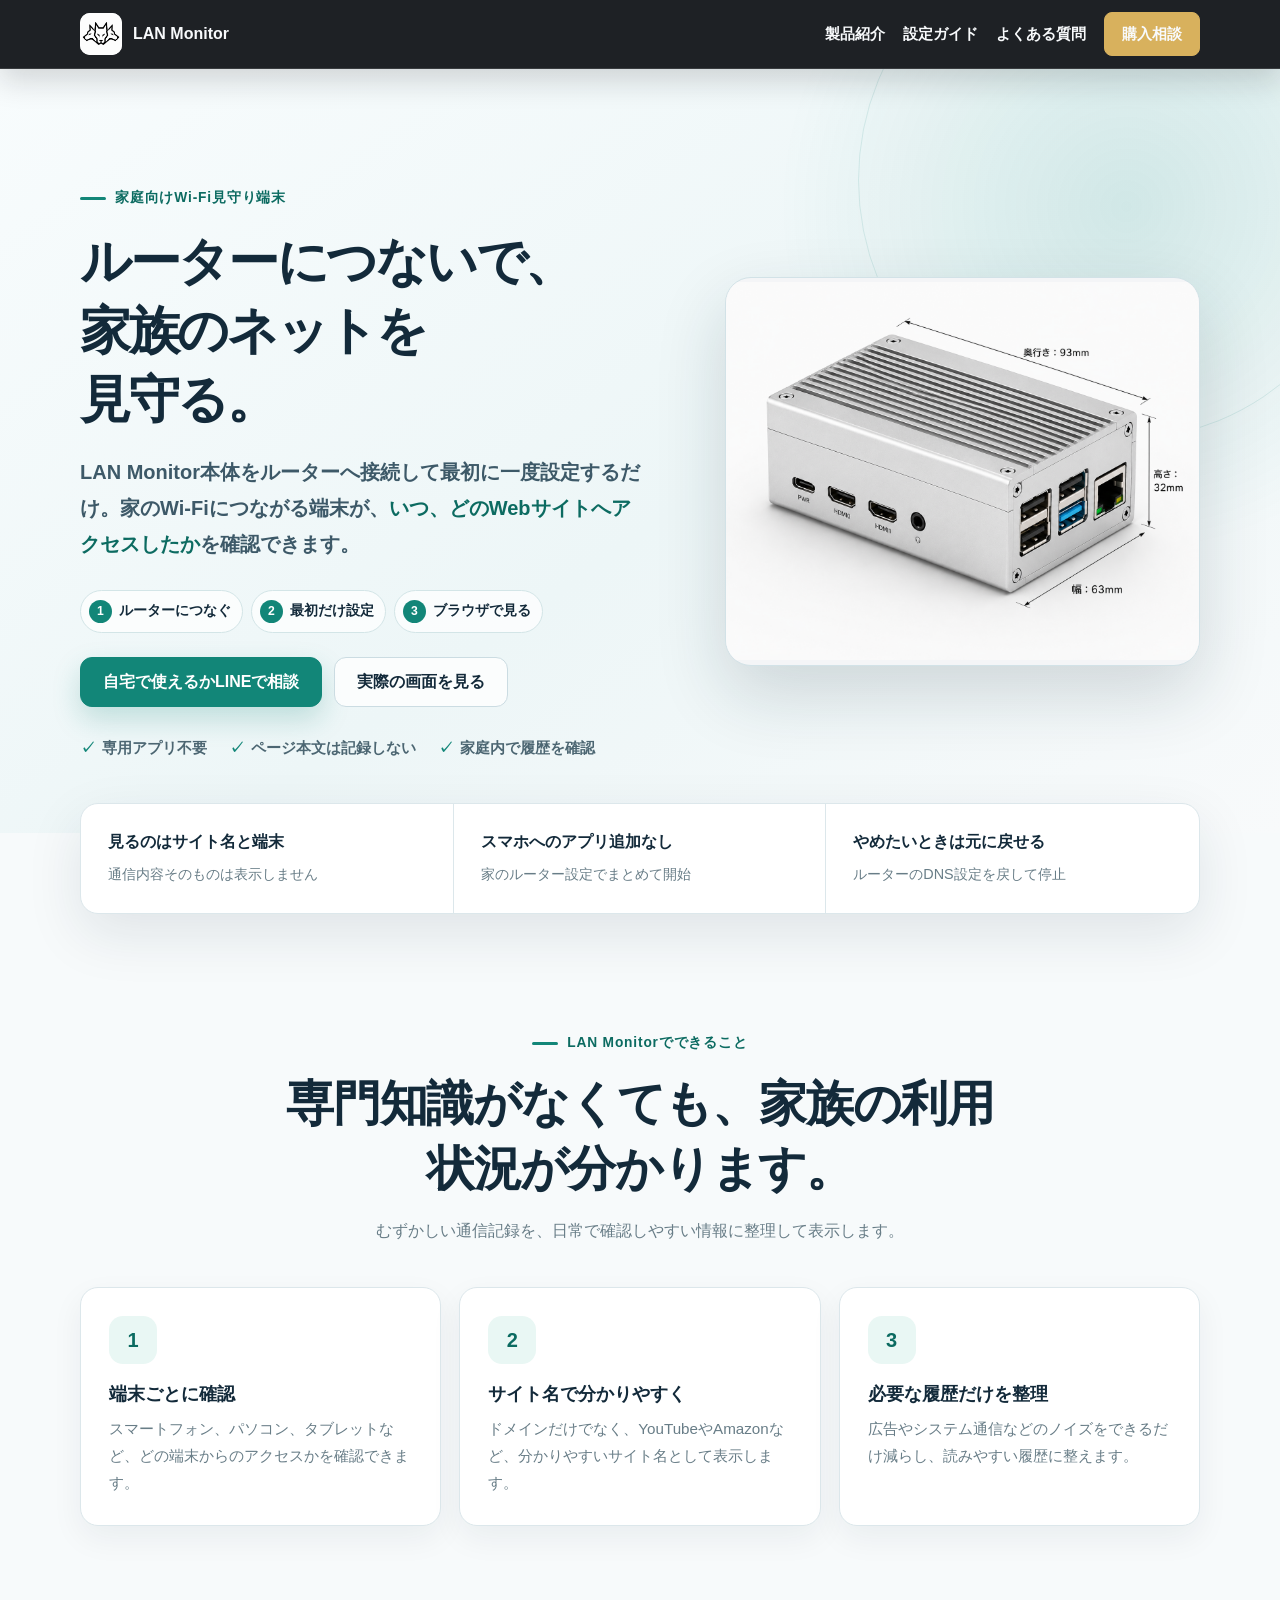
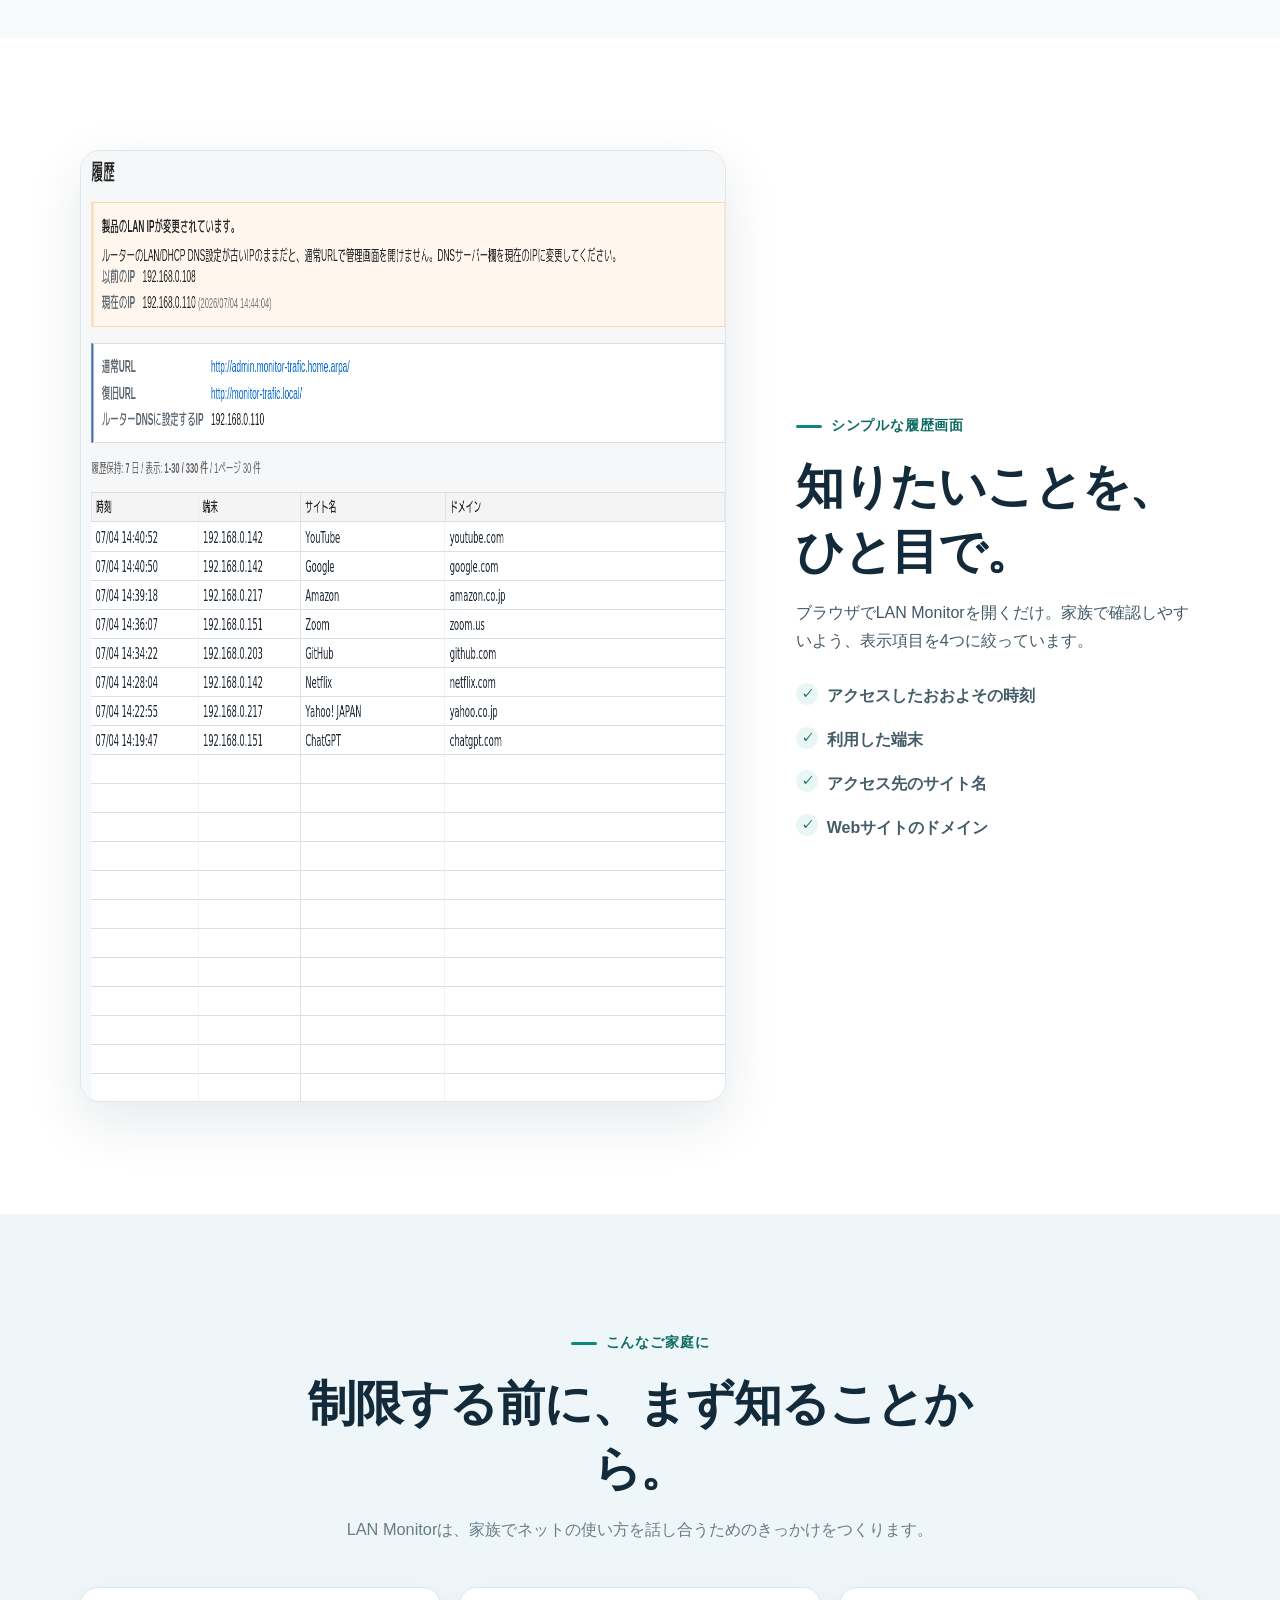
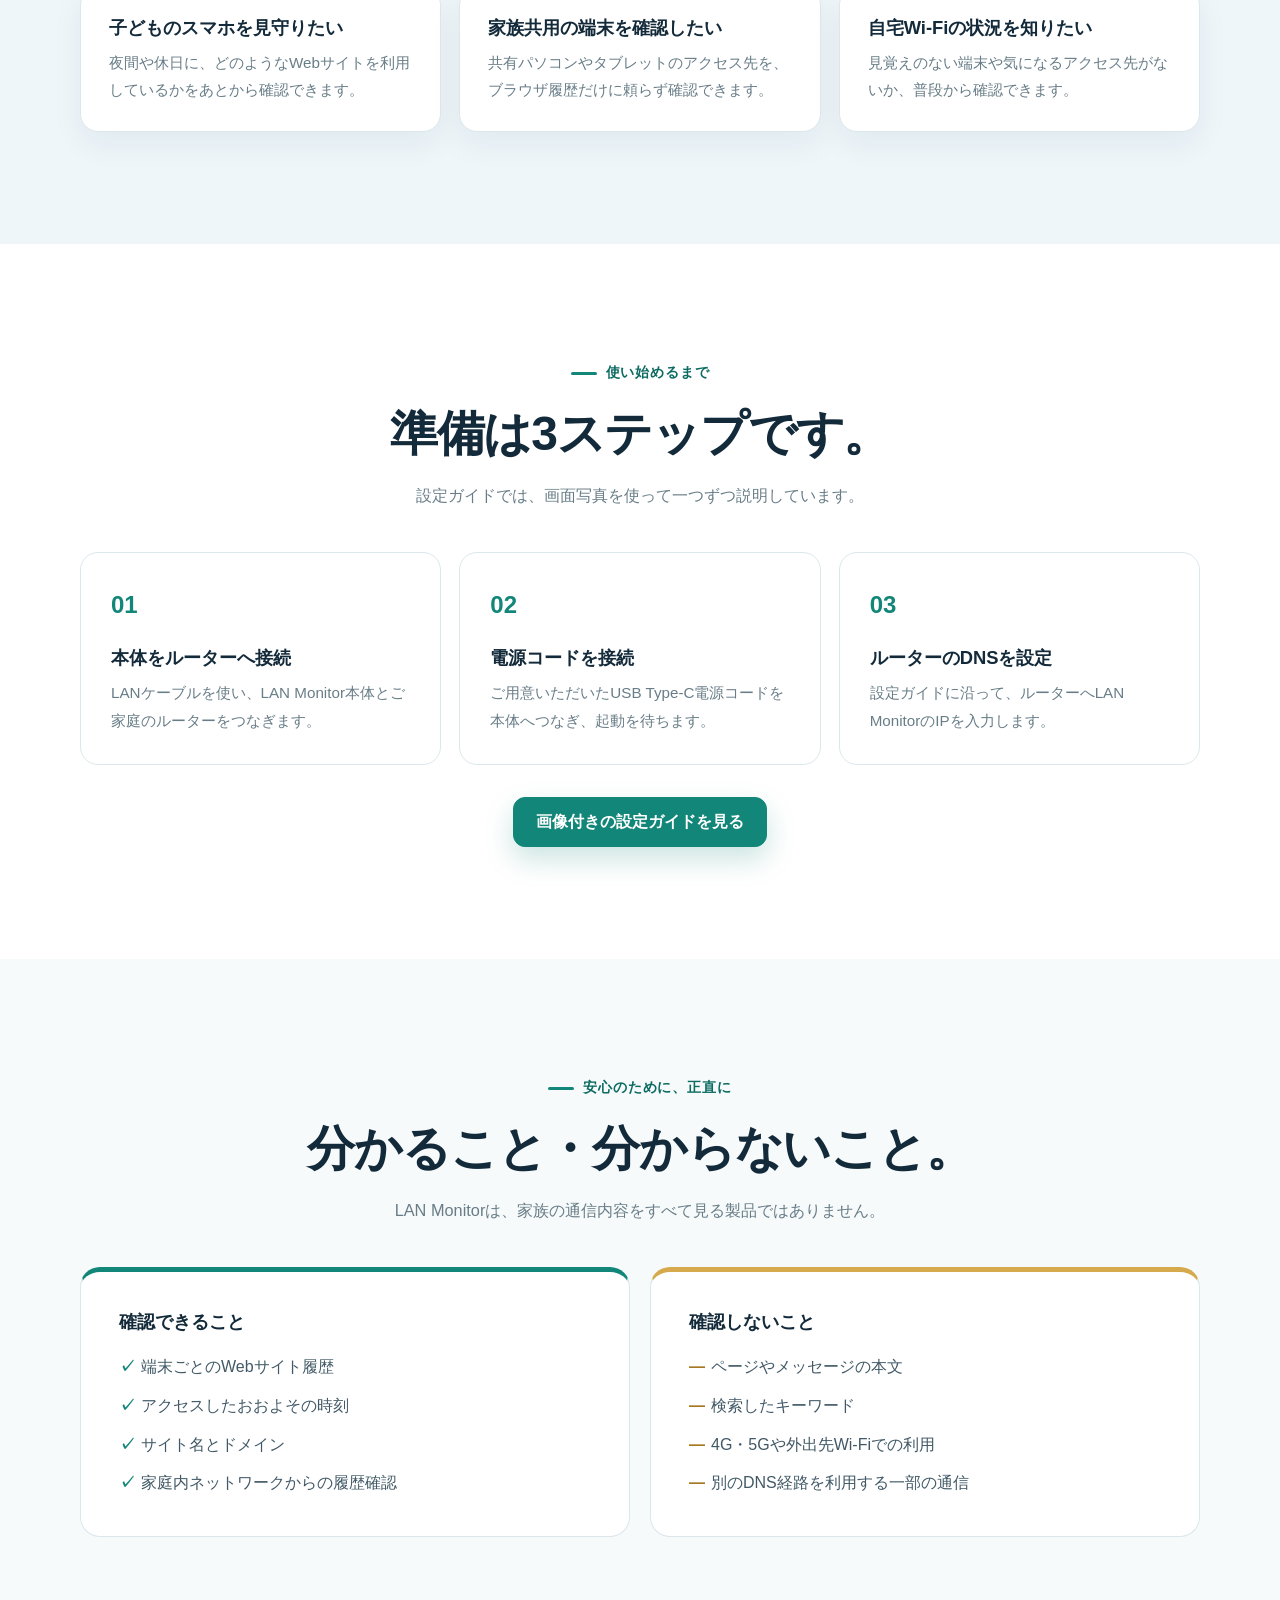
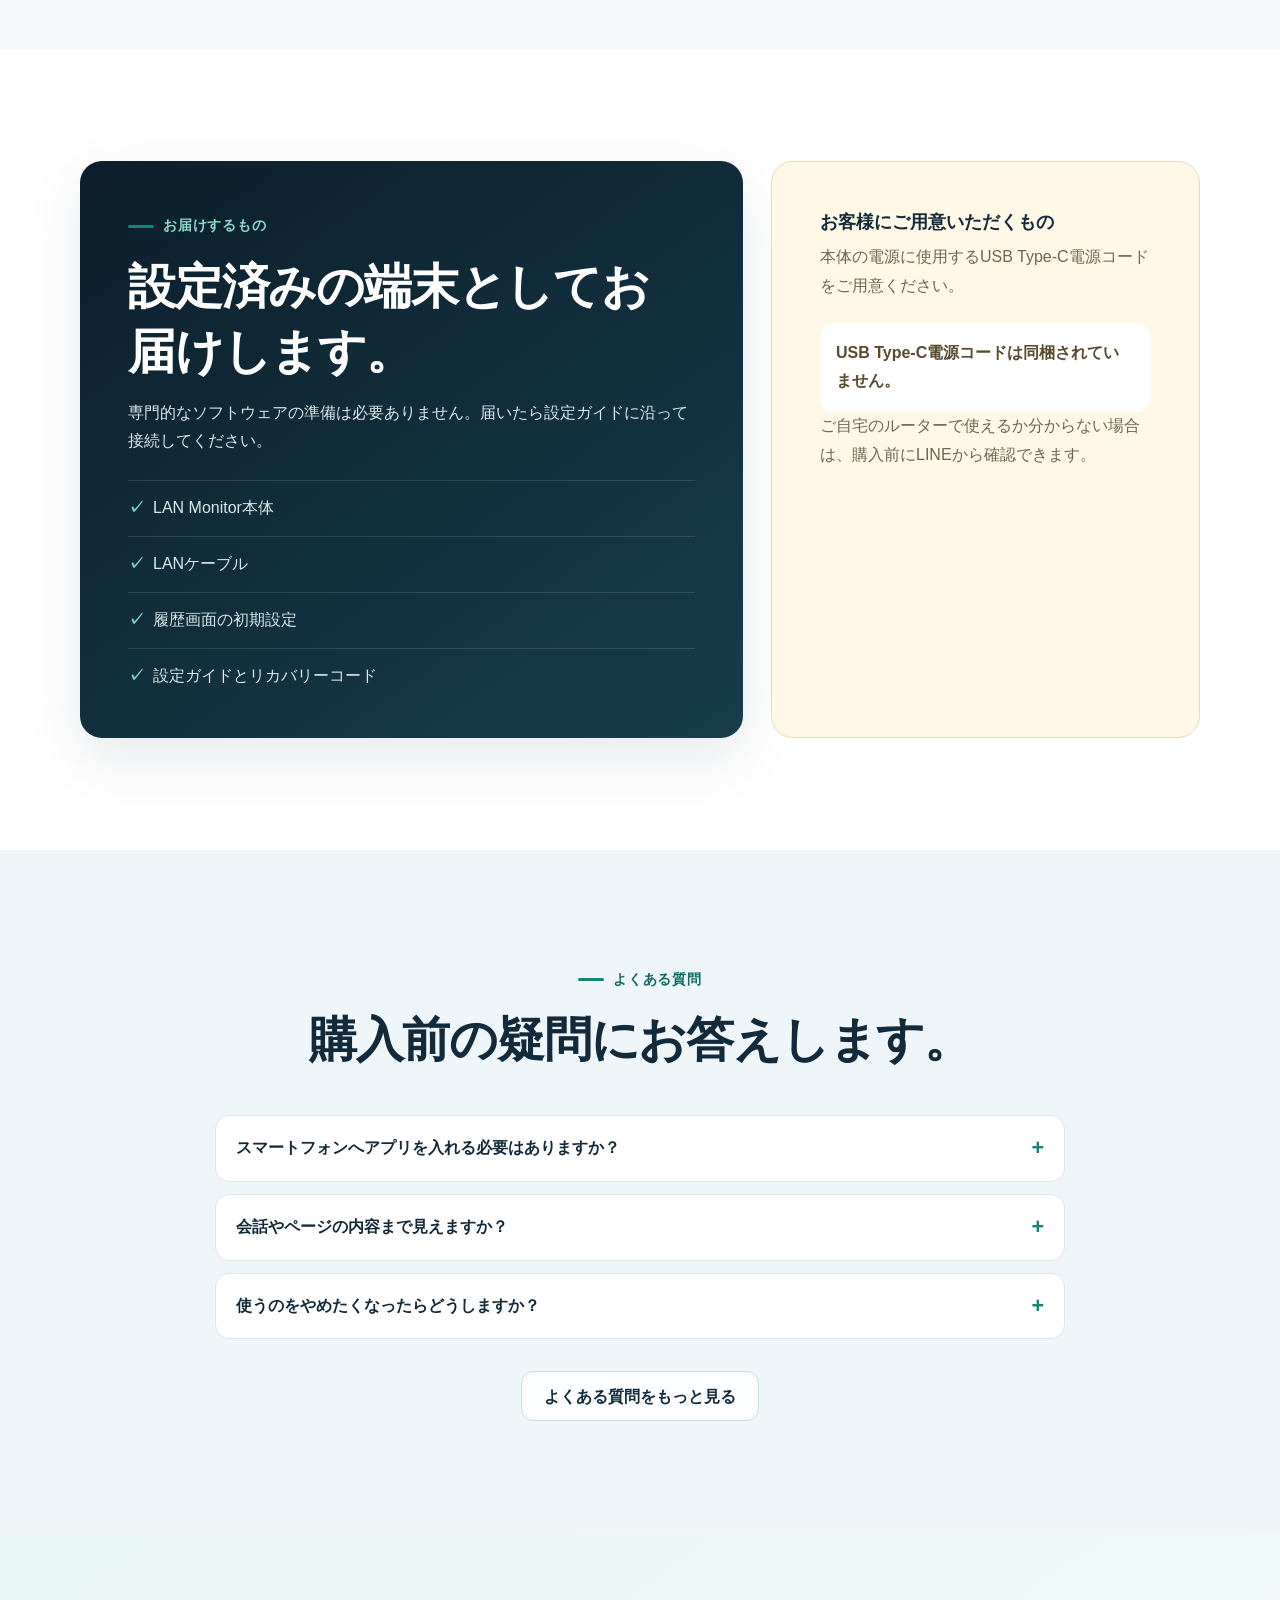
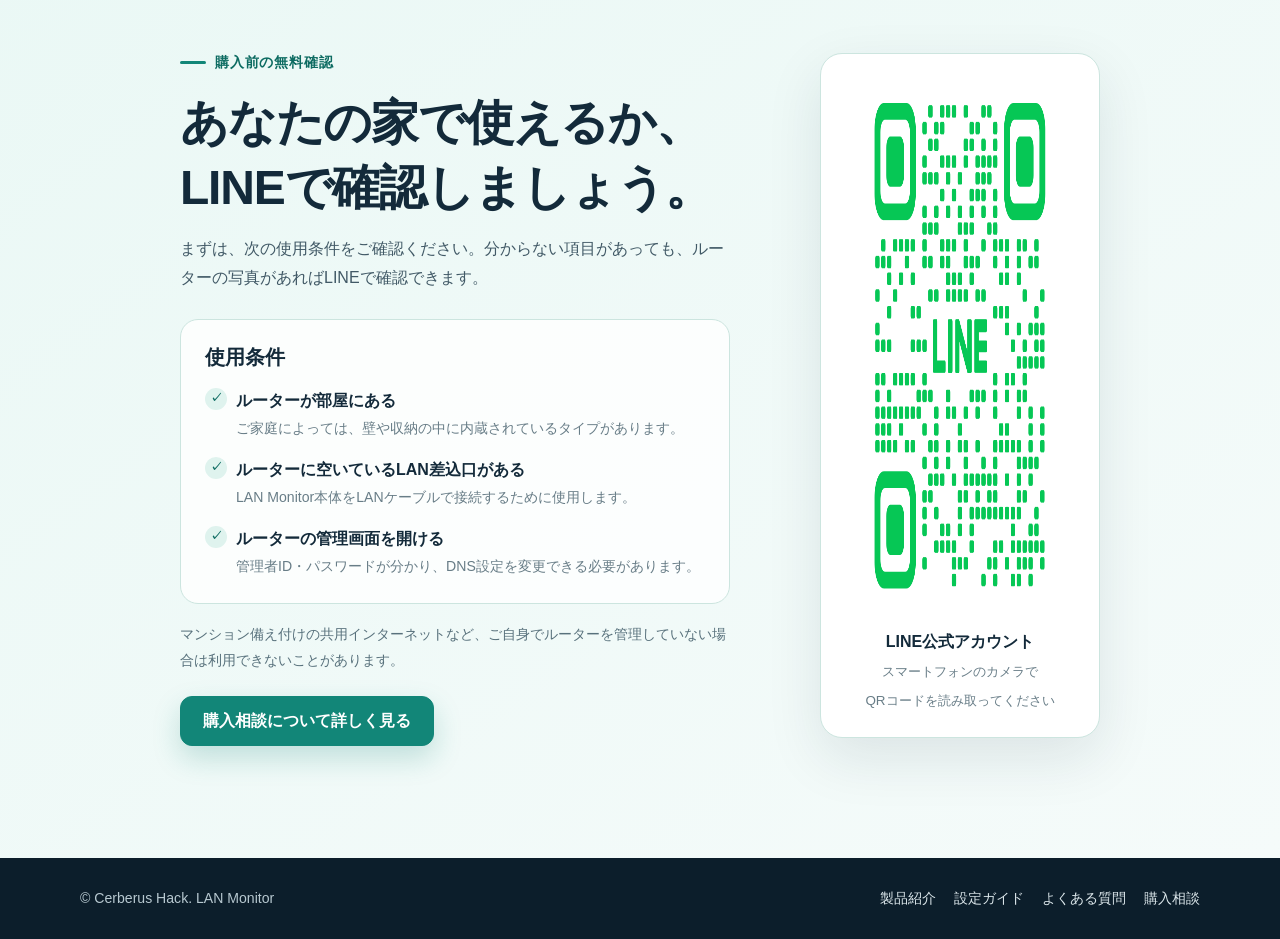
==== index.html @ d5235e84 "homepage add" ====
<!DOCTYPE html>
<html lang="ja">
<head>
  <meta charset="UTF-8">
  <meta name="viewport" content="width=device-width, initial-scale=1">
  <link rel="icon" type="image/png" href="/assets/cerberus-logo.png">
  <title>LAN Monitor | おうちのWi-Fi利用を、やさしく見守る</title>
  <meta name="description" content="LAN Monitorは、家のWi-FiにつないだスマホやパソコンのWebサイト履歴を、端末ごとに確認できる家庭向け見守り端末です。">
  <meta property="og:title" content="LAN Monitor | おうちのWi-Fi利用を、やさしく見守る">
  <meta property="og:description" content="専用アプリ不要。家族のWeb利用を、サイト名と端末ごとの読みやすい履歴で確認できます。">
  <meta property="og:type" content="website">
  <meta property="og:url" content="https://lanmonitor.cerberushack.com/">
  <meta property="og:image" content="https://lanmonitor.cerberushack.com/assets/lanmonitor-device.png">
  <link rel="canonical" href="https://lanmonitor.cerberushack.com/">
  <link rel="stylesheet" href="assets/lanmonitor-product.css">
  <link rel="stylesheet" href="assets/lanmonitor-header.css">
</head>
<body>
  <header class="site-header">
    <nav class="nav" aria-label="メインナビゲーション">
      <a class="brand" href="/" aria-label="LAN Monitor トップページ">
        <img src="assets/cerberus-logo.png" alt="" width="42" height="42">
        <span>LAN Monitor</span>
      </a>
      <div class="nav-links">
        <a href="/#features">製品紹介</a>
        <a href="/usage/">設定ガイド</a>
        <a href="/qa/">よくある質問</a>
        <a class="button" href="/contact/">購入相談</a>
      </div>
    </nav>
  </header>

  <main>
    <section class="hero">
      <div class="container hero-grid">
        <div>
          <p class="eyebrow">家庭向けWi-Fi見守り端末</p>
          <h1>ルーターにつないで、<br>家族のネットを<br>見守る。</h1>
          <p class="hero-lead">LAN Monitor本体をルーターへ接続して最初に一度設定するだけ。家のWi-Fiにつながる端末が、<strong>いつ、どのWebサイトへアクセスしたか</strong>を確認できます。</p>
          <ol class="hero-flow" aria-label="利用開始までの流れ">
            <li><span>1</span>ルーターにつなぐ</li>
            <li><span>2</span>最初だけ設定</li>
            <li><span>3</span>ブラウザで見る</li>
          </ol>
          <div class="hero-actions">
            <a class="button primary" href="#line-contact">自宅で使えるかLINEで相談</a>
            <a class="button ghost" href="#screen">実際の画面を見る</a>
          </div>
          <ul class="trust-row" aria-label="製品の特徴">
            <li>専用アプリ不要</li>
            <li>ページ本文は記録しない</li>
            <li>家庭内で履歴を確認</li>
          </ul>
        </div>
        <div class="hero-visual">
          <div class="hero-frame device-frame">
            <img src="assets/lanmonitor-device.png" alt="LAN Monitorのシルバーケース製品端末。幅63mm、高さ32mm、奥行き93mm。" width="1402" height="1122">
          </div>
        </div>
      </div>
    </section>

    <aside class="assurance" aria-label="安心して使える理由">
      <div class="container assurance-grid">
        <div class="assurance-item">
          <strong>見るのはサイト名と端末</strong>
          <span>通信内容そのものは表示しません</span>
        </div>
        <div class="assurance-item">
          <strong>スマホへのアプリ追加なし</strong>
          <span>家のルーター設定でまとめて開始</span>
        </div>
        <div class="assurance-item">
          <strong>やめたいときは元に戻せる</strong>
          <span>ルーターのDNS設定を戻して停止</span>
        </div>
      </div>
    </aside>

    <section class="section" id="features" aria-labelledby="features-title">
      <div class="container">
        <div class="section-heading">
          <p class="eyebrow">LAN Monitorでできること</p>
          <h2 id="features-title">専門知識がなくても、家族の利用状況が分かります。</h2>
          <p>むずかしい通信記録を、日常で確認しやすい情報に整理して表示します。</p>
        </div>
        <div class="feature-grid">
          <article class="feature-card">
            <span class="feature-icon" aria-hidden="true">1</span>
            <h3>端末ごとに確認</h3>
            <p>スマートフォン、パソコン、タブレットなど、どの端末からのアクセスかを確認できます。</p>
          </article>
          <article class="feature-card">
            <span class="feature-icon" aria-hidden="true">2</span>
            <h3>サイト名で分かりやすく</h3>
            <p>ドメインだけでなく、YouTubeやAmazonなど、分かりやすいサイト名として表示します。</p>
          </article>
          <article class="feature-card">
            <span class="feature-icon" aria-hidden="true">3</span>
            <h3>必要な履歴だけを整理</h3>
            <p>広告やシステム通信などのノイズをできるだけ減らし、読みやすい履歴に整えます。</p>
          </article>
        </div>
      </div>
    </section>

    <section class="section white" id="screen" aria-labelledby="screen-title">
      <div class="container screen-grid">
        <div class="screen-shot">
          <img src="assets/lanmonitor-admin-panel.png" alt="時刻、端末、サイト名、ドメインが並ぶLAN Monitorの履歴画面" width="1240" height="950">
        </div>
        <div>
          <p class="eyebrow">シンプルな履歴画面</p>
          <h2 id="screen-title">知りたいことを、ひと目で。</h2>
          <p>ブラウザでLAN Monitorを開くだけ。家族で確認しやすいよう、表示項目を4つに絞っています。</p>
          <ul class="check-list">
            <li>アクセスしたおおよその時刻</li>
            <li>利用した端末</li>
            <li>アクセス先のサイト名</li>
            <li>Webサイトのドメイン</li>
          </ul>
        </div>
      </div>
    </section>

    <section class="section soft" aria-labelledby="use-title">
      <div class="container">
        <div class="section-heading">
          <p class="eyebrow">こんなご家庭に</p>
          <h2 id="use-title">制限する前に、まず知ることから。</h2>
          <p>LAN Monitorは、家族でネットの使い方を話し合うためのきっかけをつくります。</p>
        </div>
        <div class="use-grid">
          <article class="use-card">
            <h3>子どものスマホを見守りたい</h3>
            <p>夜間や休日に、どのようなWebサイトを利用しているかをあとから確認できます。</p>
          </article>
          <article class="use-card">
            <h3>家族共用の端末を確認したい</h3>
            <p>共有パソコンやタブレットのアクセス先を、ブラウザ履歴だけに頼らず確認できます。</p>
          </article>
          <article class="use-card">
            <h3>自宅Wi-Fiの状況を知りたい</h3>
            <p>見覚えのない端末や気になるアクセス先がないか、普段から確認できます。</p>
          </article>
        </div>
      </div>
    </section>

    <section class="section white" aria-labelledby="start-title">
      <div class="container">
        <div class="section-heading">
          <p class="eyebrow">使い始めるまで</p>
          <h2 id="start-title">準備は3ステップです。</h2>
          <p>設定ガイドでは、画面写真を使って一つずつ説明しています。</p>
        </div>
        <div class="steps">
          <article class="step">
            <h3>本体をルーターへ接続</h3>
            <p>LANケーブルを使い、LAN Monitor本体とご家庭のルーターをつなぎます。</p>
          </article>
          <article class="step">
            <h3>電源コードを接続</h3>
            <p>ご用意いただいたUSB Type-C電源コードを本体へつなぎ、起動を待ちます。</p>
          </article>
          <article class="step">
            <h3>ルーターのDNSを設定</h3>
            <p>設定ガイドに沿って、ルーターへLAN MonitorのIPを入力します。</p>
          </article>
        </div>
        <p class="center-action"><a class="button primary" href="/usage/">画像付きの設定ガイドを見る</a></p>
      </div>
    </section>

    <section class="section" aria-labelledby="privacy-title">
      <div class="container">
        <div class="section-heading">
          <p class="eyebrow">安心のために、正直に</p>
          <h2 id="privacy-title">分かること・分からないこと。</h2>
          <p>LAN Monitorは、家族の通信内容をすべて見る製品ではありません。</p>
        </div>
        <div class="honesty-grid">
          <article class="honesty-card can">
            <h3>確認できること</h3>
            <ul>
              <li>端末ごとのWebサイト履歴</li>
              <li>アクセスしたおおよその時刻</li>
              <li>サイト名とドメイン</li>
              <li>家庭内ネットワークからの履歴確認</li>
            </ul>
          </article>
          <article class="honesty-card cannot">
            <h3>確認しないこと</h3>
            <ul>
              <li>ページやメッセージの本文</li>
              <li>検索したキーワード</li>
              <li>4G・5Gや外出先Wi-Fiでの利用</li>
              <li>別のDNS経路を利用する一部の通信</li>
            </ul>
          </article>
        </div>
      </div>
    </section>

    <section class="section white" aria-labelledby="package-title">
      <div class="container package">
        <article class="package-main">
          <p class="eyebrow">お届けするもの</p>
          <h2 id="package-title">設定済みの端末としてお届けします。</h2>
          <p>専門的なソフトウェアの準備は必要ありません。届いたら設定ガイドに沿って接続してください。</p>
          <ul class="package-list">
            <li>LAN Monitor本体</li>
            <li>LANケーブル</li>
            <li>履歴画面の初期設定</li>
            <li>設定ガイドとリカバリーコード</li>
          </ul>
        </article>
        <aside class="package-side">
          <h3>お客様にご用意いただくもの</h3>
          <p>本体の電源に使用するUSB Type-C電源コードをご用意ください。</p>
          <p class="important">USB Type-C電源コードは同梱されていません。</p>
          <p>ご自宅のルーターで使えるか分からない場合は、購入前にLINEから確認できます。</p>
        </aside>
      </div>
    </section>

    <section class="section soft" aria-labelledby="faq-title">
      <div class="container">
        <div class="section-heading">
          <p class="eyebrow">よくある質問</p>
          <h2 id="faq-title">購入前の疑問にお答えします。</h2>
        </div>
        <div class="faq-list">
          <details>
            <summary>スマートフォンへアプリを入れる必要はありますか？</summary>
            <p>ありません。LAN Monitor本体とルーターを設定し、家のWi-Fiにつながる端末をまとめて見守ります。</p>
          </details>
          <details>
            <summary>会話やページの内容まで見えますか？</summary>
            <p>見えません。表示するのは、おおよその時刻、端末、サイト名、ドメインです。ページ本文、検索キーワード、メッセージ本文は記録しません。</p>
          </details>
          <details>
            <summary>使うのをやめたくなったらどうしますか？</summary>
            <p>ルーターのDNS設定を変更前の状態へ戻すことで停止できます。詳しい手順は設定ガイドをご確認ください。</p>
          </details>
        </div>
        <p class="center-action"><a class="button ghost" href="/qa/">よくある質問をもっと見る</a></p>
      </div>
    </section>

    <section class="section line-section" id="line-contact" aria-labelledby="line-title">
      <div class="container line-wrap">
        <div class="line-copy">
          <p class="eyebrow">購入前の無料確認</p>
          <h2 id="line-title">あなたの家で使えるか、LINEで確認しましょう。</h2>
          <p>まずは、次の使用条件をご確認ください。分からない項目があっても、ルーターの写真があればLINEで確認できます。</p>
          <div class="requirements" aria-labelledby="requirements-title">
            <h3 id="requirements-title">使用条件</h3>
            <ul>
              <li>
                <strong>ルーターが部屋にある</strong>
                <span>ご家庭によっては、壁や収納の中に内蔵されているタイプがあります。</span>
              </li>
              <li>
                <strong>ルーターに空いているLAN差込口がある</strong>
                <span>LAN Monitor本体をLANケーブルで接続するために使用します。</span>
              </li>
              <li>
                <strong>ルーターの管理画面を開ける</strong>
                <span>管理者ID・パスワードが分かり、DNS設定を変更できる必要があります。</span>
              </li>
            </ul>
          </div>
          <p class="shared-network-note">マンション備え付けの共用インターネットなど、ご自身でルーターを管理していない場合は利用できないことがあります。</p>
          <a class="button primary" href="/contact/">購入相談について詳しく見る</a>
        </div>
        <div class="line-card">
          <img src="assets/LineAddQR.png" alt="LAN Monitor LINE公式アカウント追加用QRコード" width="540" height="540">
          <strong>LINE公式アカウント</strong>
          <span>スマートフォンのカメラで<br>QRコードを読み取ってください</span>
        </div>
      </div>
    </section>
  </main>

  <footer class="site-footer">
    <div class="container footer-inner">
      <span>&copy; Cerberus Hack. LAN Monitor</span>
      <div class="footer-links">
        <a href="#features">製品紹介</a>
        <a href="/usage/">設定ガイド</a>
        <a href="/qa/">よくある質問</a>
        <a href="/contact/">購入相談</a>
      </div>
    </div>
  </footer>
</body>
</html>
---- assets/lanmonitor-product.css ----
:root {
  color-scheme: light;
  --navy: #132a3a;
  --navy-deep: #0c1e2b;
  --ink: #183142;
  --text: #415966;
  --muted: #687d87;
  --teal: #128678;
  --teal-dark: #0c6b61;
  --teal-soft: #e9f7f4;
  --blue-soft: #eef6fa;
  --gold-soft: #fff8e7;
  --paper: #f7fafb;
  --white: #fff;
  --line: #dce7eb;
  --shadow: 0 20px 55px rgba(19, 42, 58, .1);
  --container: 1120px;
}

* {
  box-sizing: border-box;
}

html {
  scroll-behavior: smooth;
}

body {
  margin: 0;
  color: var(--text);
  background: var(--paper);
  font-family: -apple-system, BlinkMacSystemFont, "Hiragino Sans", "Yu Gothic", "YuGothic", "Helvetica Neue", Arial, sans-serif;
  line-height: 1.8;
  -webkit-font-smoothing: antialiased;
}

img {
  display: block;
  max-width: 100%;
}

a {
  color: inherit;
}

.container {
  width: min(100% - 40px, var(--container));
  margin-inline: auto;
}

.button {
  display: inline-flex;
  min-height: 50px;
  align-items: center;
  justify-content: center;
  gap: 8px;
  padding: 12px 22px;
  border: 1px solid var(--line);
  border-radius: 12px;
  background: var(--white);
  color: var(--navy);
  font-weight: 800;
  line-height: 1.35;
  text-align: center;
  text-decoration: none;
  transition: transform .2s ease, box-shadow .2s ease, background .2s ease;
}

.button:hover {
  transform: translateY(-2px);
}

.button.primary {
  border-color: var(--teal);
  background: var(--teal);
  color: #fff;
  box-shadow: 0 12px 28px rgba(18, 134, 120, .22);
}

.button.primary:hover {
  background: var(--teal-dark);
}

.button.ghost {
  border-color: #cbdce2;
  background: rgba(255, 255, 255, .8);
}

.hero {
  position: relative;
  overflow: hidden;
  padding: clamp(64px, 9vw, 112px) 0 72px;
  background:
    radial-gradient(circle at 88% 18%, rgba(18, 134, 120, .13), transparent 27%),
    linear-gradient(145deg, #f8fcfd 0%, #edf6f7 55%, #f8fafb 100%);
}

.hero::before {
  content: "";
  position: absolute;
  top: -150px;
  right: -100px;
  width: 520px;
  height: 520px;
  border: 1px solid rgba(18, 134, 120, .12);
  border-radius: 50%;
}

.hero-grid {
  position: relative;
  display: grid;
  grid-template-columns: minmax(0, .95fr) minmax(380px, .8fr);
  gap: clamp(40px, 7vw, 82px);
  align-items: center;
}

.eyebrow {
  display: inline-flex;
  align-items: center;
  gap: 9px;
  margin: 0 0 16px;
  color: var(--teal-dark);
  font-size: .86rem;
  font-weight: 900;
  letter-spacing: .06em;
}

.eyebrow::before {
  content: "";
  width: 26px;
  height: 3px;
  border-radius: 999px;
  background: var(--teal);
}

h1,
h2,
h3 {
  margin-top: 0;
  color: var(--navy);
  line-height: 1.35;
}

h1 {
  margin-bottom: 20px;
  font-size: clamp(2.2rem, 4vw, 3.6rem);
  letter-spacing: -.045em;
}

h2 {
  margin-bottom: 14px;
  font-size: clamp(1.85rem, 4vw, 3rem);
  letter-spacing: -.025em;
}

h3 {
  margin-bottom: 8px;
  font-size: 1.15rem;
}

p {
  margin-top: 0;
}

.hero-lead {
  max-width: 650px;
  margin-bottom: 28px;
  color: #3d5968;
  font-size: clamp(1.05rem, 2vw, 1.25rem);
  font-weight: 600;
}

.hero-lead strong {
  color: var(--teal-dark);
}

.hero-actions {
  display: flex;
  flex-wrap: wrap;
  gap: 12px;
}

.hero-flow {
  display: flex;
  flex-wrap: wrap;
  gap: 8px;
  margin: 0 0 24px;
  padding: 0;
  list-style: none;
}

.hero-flow li {
  display: inline-flex;
  align-items: center;
  gap: 7px;
  padding: 8px 11px 8px 8px;
  border: 1px solid #d3e5e7;
  border-radius: 999px;
  background: rgba(255, 255, 255, .72);
  color: var(--navy);
  font-size: .86rem;
  font-weight: 800;
}

.hero-flow li span {
  display: grid;
  width: 23px;
  height: 23px;
  place-items: center;
  border-radius: 50%;
  background: var(--teal);
  color: #fff;
  font-size: .76rem;
}

.trust-row {
  display: flex;
  flex-wrap: wrap;
  gap: 10px 22px;
  margin: 28px 0 0;
  padding: 0;
  color: #4c6672;
  font-size: .92rem;
  font-weight: 800;
  list-style: none;
}

.trust-row li::before {
  content: "✓";
  margin-right: 7px;
  color: var(--teal);
  font-weight: 900;
}

.hero-visual {
  position: relative;
}

.hero-frame {
  overflow: hidden;
  border: 1px solid #d2e2e7;
  border-radius: 26px;
  background: #fff;
  box-shadow: 0 28px 70px rgba(19, 42, 58, .16);
}

.hero-frame img {
  width: 100%;
  height: auto;
  aspect-ratio: 1.22 / 1;
  object-fit: cover;
  object-position: 63% center;
}

.hero-frame.device-frame {
  background: #f4f5f7;
}

.hero-frame.device-frame img {
  object-fit: contain;
  object-position: center;
}

.assurance {
  position: relative;
  z-index: 2;
  margin-top: -30px;
}

.assurance-grid {
  display: grid;
  grid-template-columns: repeat(3, 1fr);
  overflow: hidden;
  border: 1px solid var(--line);
  border-radius: 18px;
  background: #fff;
  box-shadow: var(--shadow);
}

.assurance-item {
  padding: 24px 27px;
  border-right: 1px solid var(--line);
}

.assurance-item:last-child {
  border-right: 0;
}

.assurance-item strong {
  display: block;
  margin-bottom: 3px;
  color: var(--navy);
}

.assurance-item span {
  color: var(--muted);
  font-size: .9rem;
}

.section {
  padding: clamp(72px, 9vw, 112px) 0;
}

.section.white {
  background: #fff;
}

.section.soft {
  background: var(--blue-soft);
}

.section-heading {
  max-width: 730px;
  margin: 0 auto 42px;
  text-align: center;
}

.section-heading p:last-child {
  margin-bottom: 0;
  color: var(--muted);
  font-size: 1.02rem;
}

.feature-grid,
.use-grid {
  display: grid;
  grid-template-columns: repeat(3, 1fr);
  gap: 18px;
}

.feature-card,
.use-card {
  padding: 28px;
  border: 1px solid var(--line);
  border-radius: 18px;
  background: #fff;
  box-shadow: 0 12px 32px rgba(19, 42, 58, .06);
}

.feature-icon {
  display: inline-grid;
  width: 48px;
  height: 48px;
  margin-bottom: 18px;
  place-items: center;
  border-radius: 14px;
  background: var(--teal-soft);
  color: var(--teal-dark);
  font-size: 1.25rem;
  font-weight: 900;
}

.feature-card p,
.use-card p {
  margin-bottom: 0;
  color: var(--muted);
  font-size: .95rem;
}

.screen-grid {
  display: grid;
  grid-template-columns: minmax(0, 1.15fr) minmax(300px, .72fr);
  gap: clamp(35px, 6vw, 70px);
  align-items: center;
}

.screen-shot {
  overflow: hidden;
  border: 1px solid var(--line);
  border-radius: 20px;
  background: #fff;
  box-shadow: var(--shadow);
}

.screen-shot img {
  width: 100%;
}

.check-list {
  display: grid;
  gap: 15px;
  margin: 26px 0 0;
  padding: 0;
  list-style: none;
}

.check-list li {
  position: relative;
  padding-left: 31px;
  color: #425c68;
  font-weight: 700;
}

.check-list li::before {
  content: "✓";
  position: absolute;
  top: .05em;
  left: 0;
  display: grid;
  width: 22px;
  height: 22px;
  place-items: center;
  border-radius: 50%;
  background: var(--teal-soft);
  color: var(--teal-dark);
  font-size: .78rem;
}

.steps {
  display: grid;
  grid-template-columns: repeat(3, 1fr);
  gap: 18px;
  counter-reset: setup;
}

.step {
  position: relative;
  padding: 30px;
  border: 1px solid var(--line);
  border-radius: 18px;
  background: #fff;
  counter-increment: setup;
}

.step::before {
  content: "0" counter(setup);
  display: block;
  margin-bottom: 20px;
  color: var(--teal);
  font-size: 1.5rem;
  font-weight: 900;
}

.step p {
  margin-bottom: 0;
  color: var(--muted);
  font-size: .95rem;
}

.center-action {
  margin: 32px 0 0;
  text-align: center;
}

.honesty-grid {
  display: grid;
  grid-template-columns: 1fr 1fr;
  gap: 20px;
}

.honesty-card {
  padding: clamp(26px, 4vw, 38px);
  border: 1px solid var(--line);
  border-radius: 20px;
  background: #fff;
}

.honesty-card.can {
  border-top: 5px solid var(--teal);
}

.honesty-card.cannot {
  border-top: 5px solid #d6a94d;
}

.honesty-card ul {
  display: grid;
  gap: 10px;
  margin: 18px 0 0;
  padding: 0;
  list-style: none;
}

.honesty-card li {
  padding-left: 22px;
  position: relative;
}

.honesty-card li::before {
  position: absolute;
  left: 0;
  color: var(--teal);
  content: "✓";
  font-weight: 900;
}

.honesty-card.cannot li::before {
  color: #a67822;
  content: "―";
}

.package {
  display: grid;
  grid-template-columns: minmax(0, .85fr) minmax(320px, .55fr);
  gap: 28px;
}

.package-main,
.package-side {
  padding: clamp(30px, 5vw, 48px);
  border-radius: 22px;
}

.package-main {
  color: #dce9ed;
  background: linear-gradient(145deg, var(--navy-deep), #173d4d);
  box-shadow: var(--shadow);
}

.package-main h2,
.package-main h3 {
  color: #fff;
}

.package-main .eyebrow {
  color: #8ed7cc;
}

.package-list {
  display: grid;
  gap: 13px;
  margin: 24px 0 0;
  padding: 0;
  list-style: none;
}

.package-list li {
  padding: 13px 0 0 25px;
  border-top: 1px solid rgba(255, 255, 255, .12);
  position: relative;
}

.package-list li::before {
  content: "✓";
  position: absolute;
  left: 0;
  color: #7dd3c7;
  font-weight: 900;
}

.package-side {
  border: 1px solid #eadcb8;
  background: var(--gold-soft);
}

.package-side p {
  color: #6f654d;
}

.package-side .important {
  margin: 22px 0 0;
  padding: 16px;
  border-radius: 14px;
  background: #fff;
  color: #594b2c;
  font-weight: 800;
}

.faq-list {
  display: grid;
  max-width: 850px;
  gap: 12px;
  margin-inline: auto;
}

details {
  border: 1px solid var(--line);
  border-radius: 14px;
  background: #fff;
}

summary {
  position: relative;
  padding: 18px 52px 18px 20px;
  color: var(--navy);
  font-weight: 800;
  cursor: pointer;
  list-style: none;
}

summary::-webkit-details-marker {
  display: none;
}

summary::after {
  content: "+";
  position: absolute;
  top: 50%;
  right: 20px;
  color: var(--teal);
  font-size: 1.35rem;
  transform: translateY(-50%);
}

details[open] summary::after {
  content: "−";
}

details p {
  margin: 0;
  padding: 0 20px 20px;
  color: var(--muted);
}

.line-section {
  background: linear-gradient(145deg, #eaf8f5, #f5fbfa);
}

.line-wrap {
  display: grid;
  grid-template-columns: minmax(0, 1fr) 280px;
  gap: clamp(40px, 8vw, 90px);
  align-items: center;
  max-width: 920px;
}

.line-copy .button {
  margin-top: 8px;
}

.requirements {
  margin: 26px 0 18px;
  padding: 24px;
  border: 1px solid #cce5df;
  border-radius: 18px;
  background: rgba(255, 255, 255, .82);
}

.requirements h3 {
  margin-bottom: 16px;
  font-size: 1.25rem;
}

.requirements ul {
  display: grid;
  gap: 15px;
  margin: 0;
  padding: 0;
  list-style: none;
}

.requirements li {
  position: relative;
  padding-left: 31px;
}

.requirements li::before {
  content: "✓";
  position: absolute;
  top: .08em;
  left: 0;
  display: grid;
  width: 22px;
  height: 22px;
  place-items: center;
  border-radius: 50%;
  background: #dff3ee;
  color: var(--teal-dark);
  font-size: .76rem;
  font-weight: 900;
}

.requirements strong,
.requirements span {
  display: block;
}

.requirements strong {
  color: var(--navy);
}

.requirements span {
  margin-top: 2px;
  color: var(--muted);
  font-size: .88rem;
  line-height: 1.65;
}

.shared-network-note {
  color: #58717c;
  font-size: .9rem;
}

.line-card {
  padding: 22px;
  border: 1px solid #cce5df;
  border-radius: 22px;
  background: #fff;
  box-shadow: var(--shadow);
  text-align: center;
}

.line-card img {
  width: 190px;
  margin: 0 auto 12px;
}

.line-card strong {
  display: block;
  color: var(--navy);
}

.line-card span {
  color: var(--muted);
  font-size: .84rem;
}

.site-footer {
  padding: 28px 0;
  color: #b7c8d0;
  background: var(--navy-deep);
  font-size: .88rem;
}

.footer-inner {
  display: flex;
  flex-wrap: wrap;
  gap: 14px 24px;
  align-items: center;
  justify-content: space-between;
}

.footer-links {
  display: flex;
  flex-wrap: wrap;
  gap: 18px;
}

.footer-links a {
  color: #dce7eb;
  text-decoration: none;
}

@media (max-width: 900px) {
  .hero-grid,
  .screen-grid,
  .package,
  .line-wrap {
    grid-template-columns: 1fr;
  }

  .hero-visual {
    max-width: 650px;
  }

  .feature-grid,
  .use-grid,
  .steps {
    grid-template-columns: 1fr;
  }
}

@media (max-width: 680px) {
  .container {
    width: min(100% - 28px, var(--container));
  }

  .hero {
    padding-top: 48px;
  }

  .hero-grid {
    gap: 38px;
  }

  .hero-actions .button {
    width: 100%;
  }

  .assurance {
    margin-top: 28px;
  }

  .assurance-grid,
  .honesty-grid {
    grid-template-columns: 1fr;
  }

  .assurance-item {
    border-right: 0;
    border-bottom: 1px solid var(--line);
  }

  .assurance-item:last-child {
    border-bottom: 0;
  }

  .line-card {
    width: min(100%, 280px);
    margin-inline: auto;
  }

}
---- assets/lanmonitor-header.css ----
.site-header {
  position: sticky;
  top: 0;
  z-index: 20;
  background: rgba(16, 20, 24, .94);
  border-bottom: 1px solid rgba(255, 255, 255, .12);
  box-shadow: 0 12px 30px rgba(16, 20, 24, .16);
  backdrop-filter: blur(14px);
}

.site-header .nav {
  width: min(100% - 32px, 1120px);
  min-height: 68px;
  margin: 0 auto;
  display: flex;
  align-items: center;
  gap: 22px;
}

.site-header .brand {
  display: inline-flex;
  align-items: center;
  gap: 11px;
  color: #f8fafc;
  font-weight: 900;
  line-height: 1.15;
  text-decoration: none;
  white-space: nowrap;
}

.site-header .brand img {
  display: block;
  width: 42px;
  height: 42px;
  border-radius: 10px;
  background: #fff;
  object-fit: contain;
}

.site-header .nav-links {
  margin-left: auto;
  display: flex;
  align-items: center;
  gap: 18px;
  color: #f8fafc;
  font-size: .94rem;
  font-weight: 800;
}

.site-header .nav-links a {
  color: inherit;
  text-decoration: none;
}

.site-header .nav-links > a:not(.button):hover {
  color: #f4dfaa;
}

.site-header .button {
  display: inline-flex;
  min-height: 44px;
  align-items: center;
  justify-content: center;
  padding: 10px 17px;
  border: 1px solid #d8b15d;
  border-radius: 8px;
  background: #d8b15d;
  color: #101418;
  font-weight: 900;
  line-height: 1.25;
  text-align: center;
  text-decoration: none;
  box-shadow: none;
}

.site-header .button:hover {
  border-color: #e7c878;
  background: #e7c878;
  color: #101418;
}

@media (max-width: 900px) {
  .site-header .nav-links > a:not(.button) {
    display: none;
  }
}

@media (max-width: 560px) {
  .site-header .nav {
    width: min(100% - 24px, 1120px);
    min-height: 62px;
  }

  .site-header .brand img {
    width: 38px;
    height: 38px;
  }

  .site-header .nav-links .button {
    min-height: 40px;
    padding: 9px 12px;
    font-size: .86rem;
  }
}
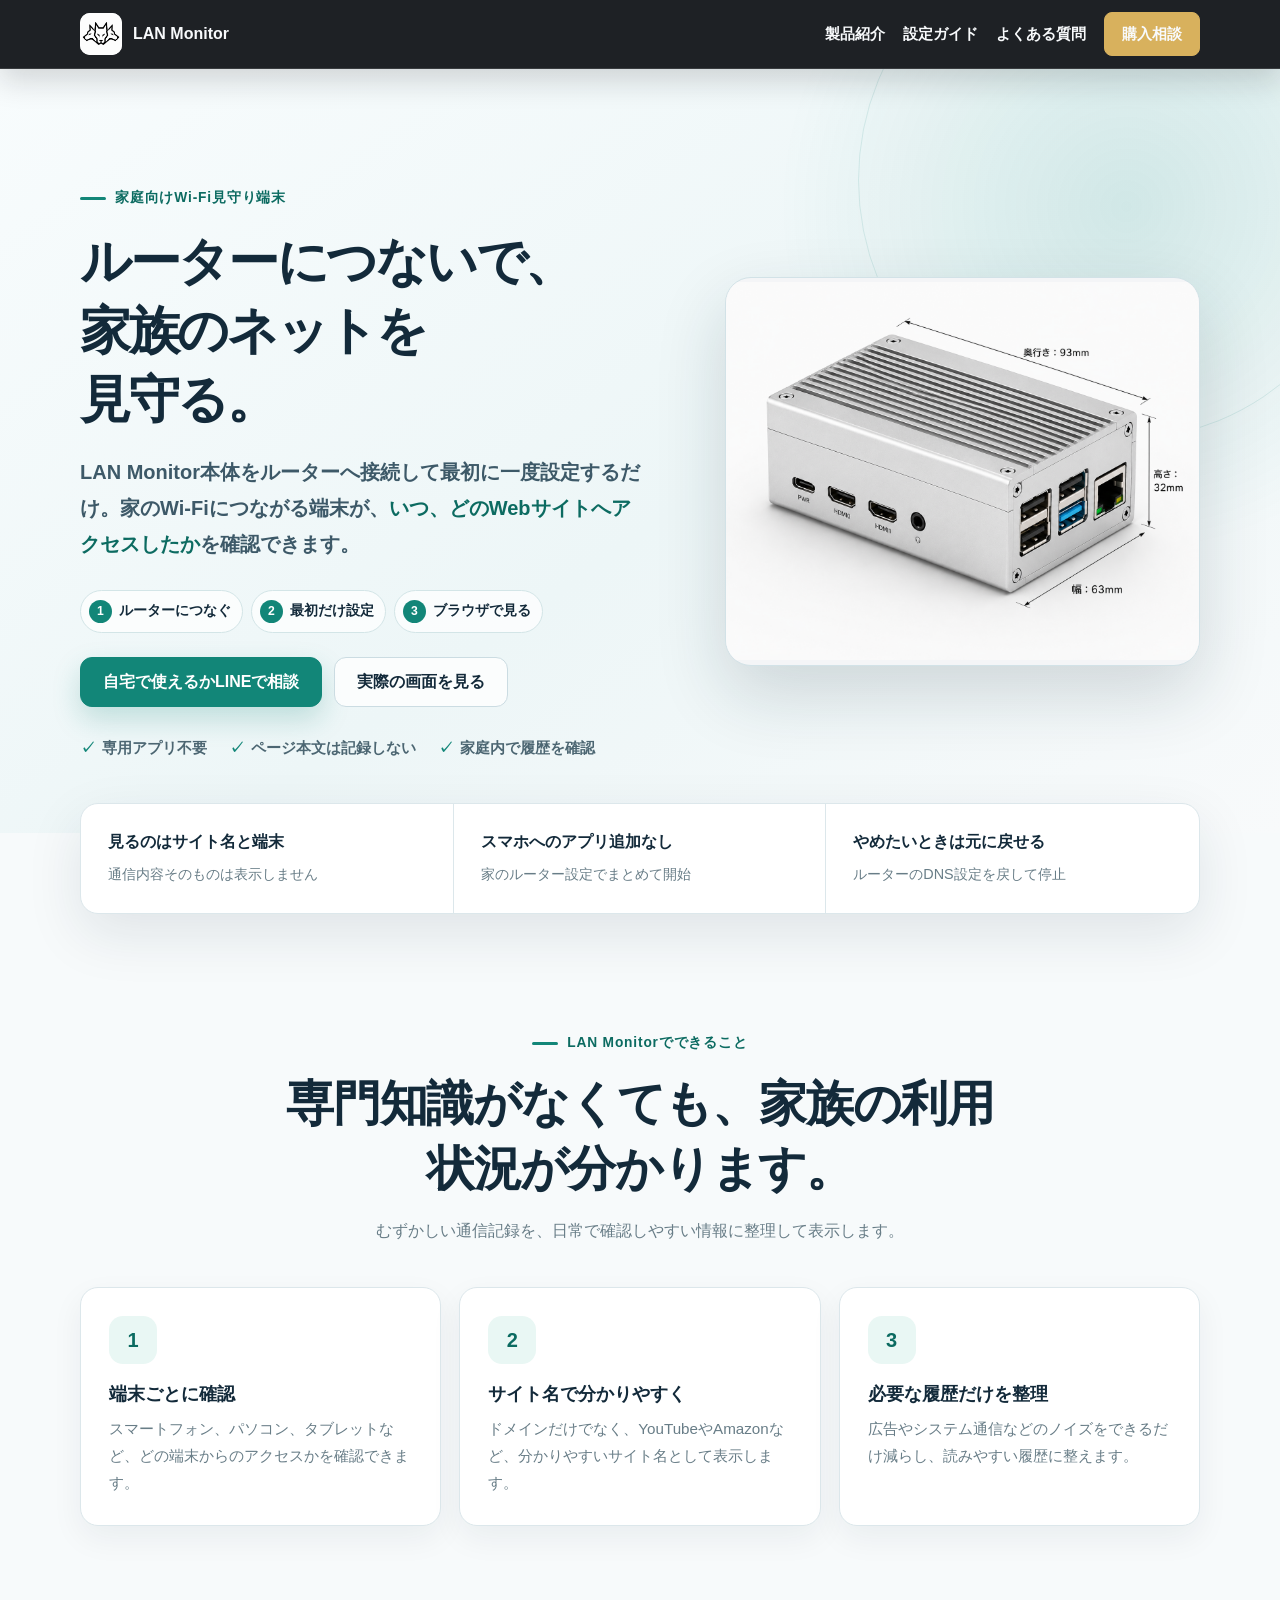
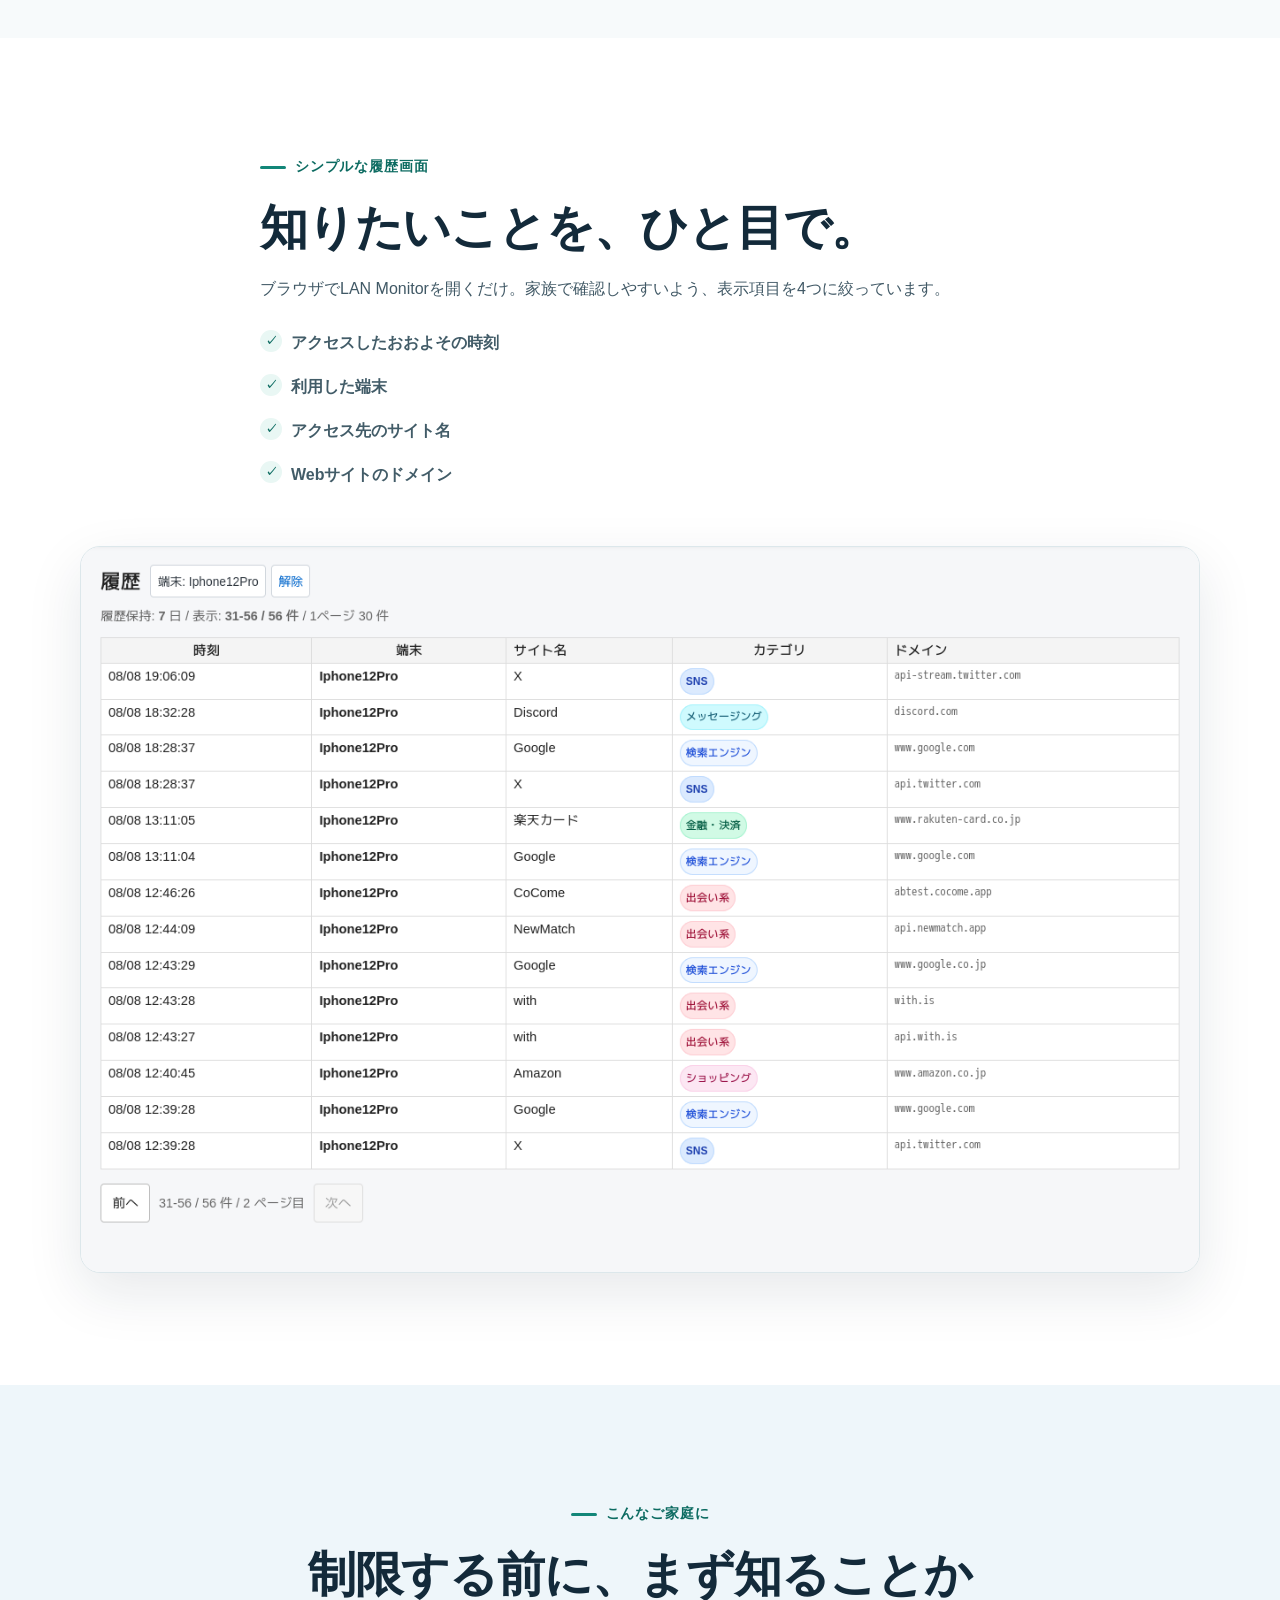
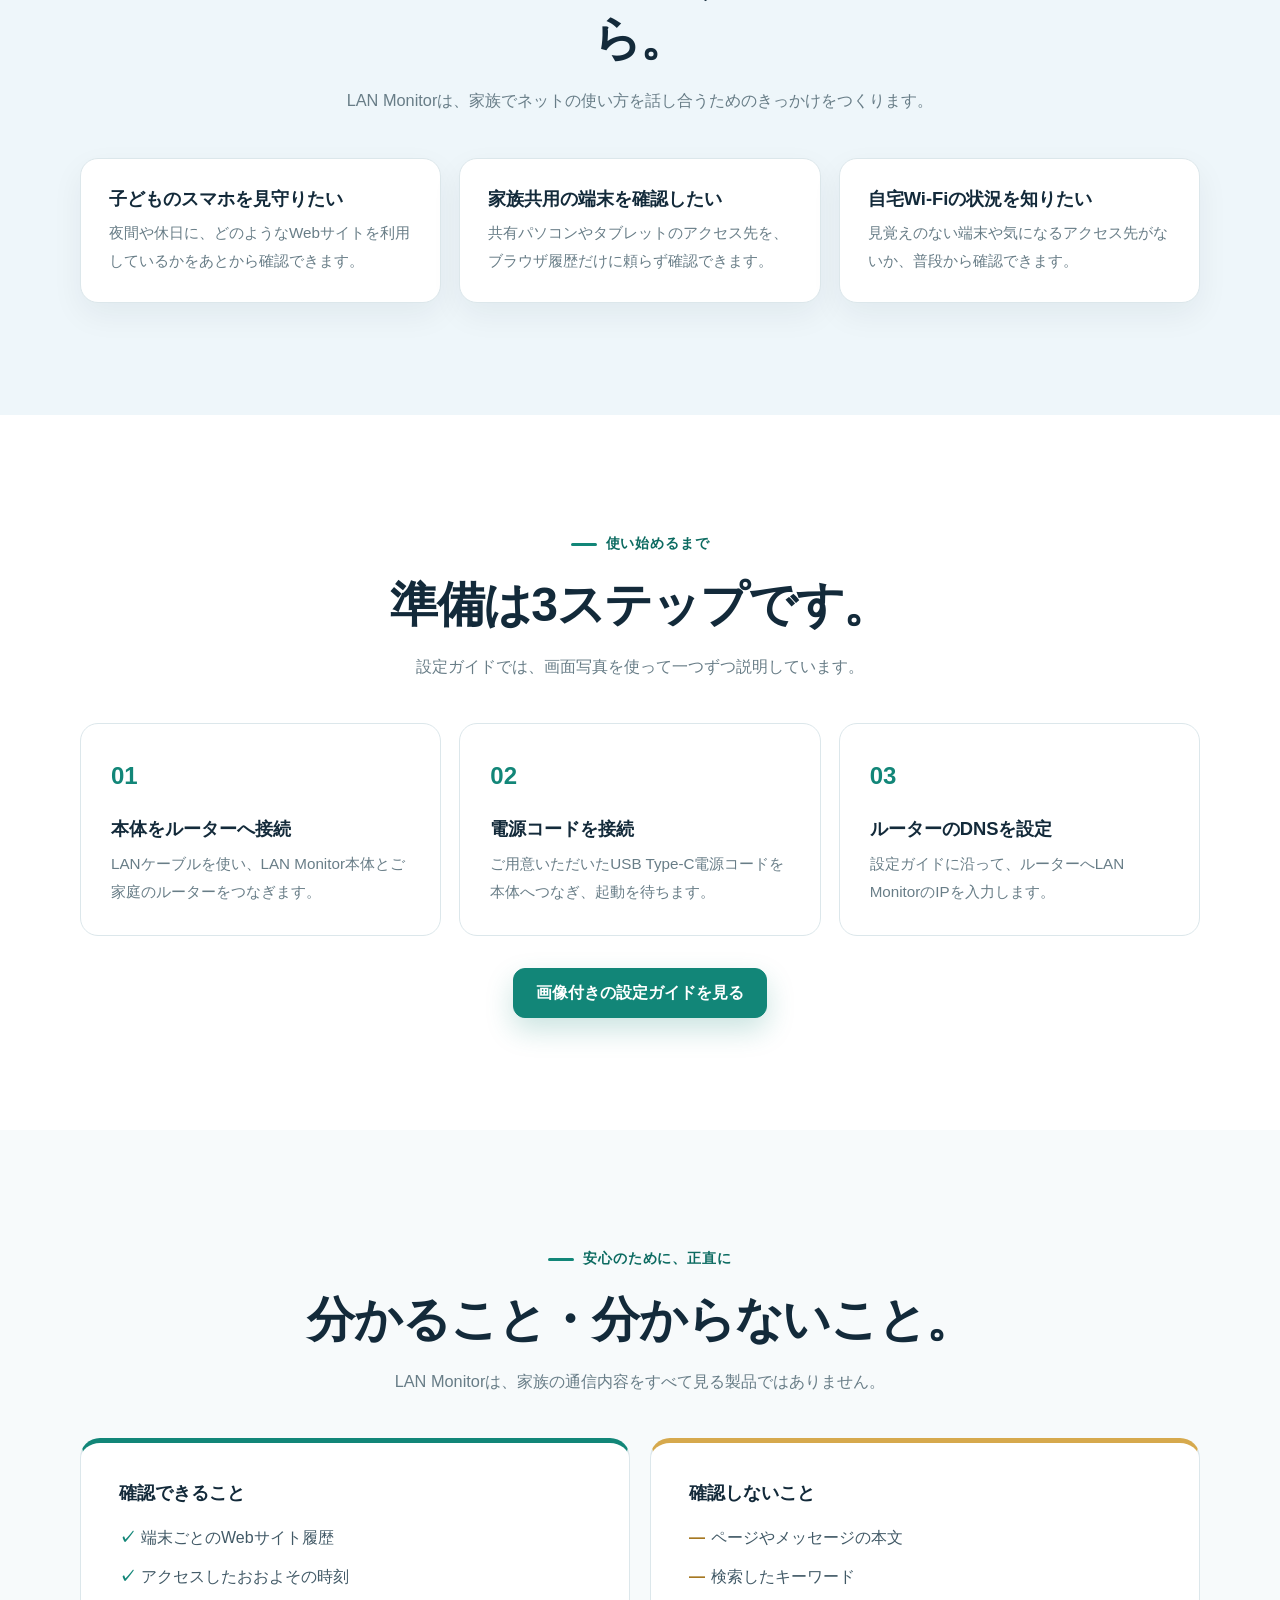
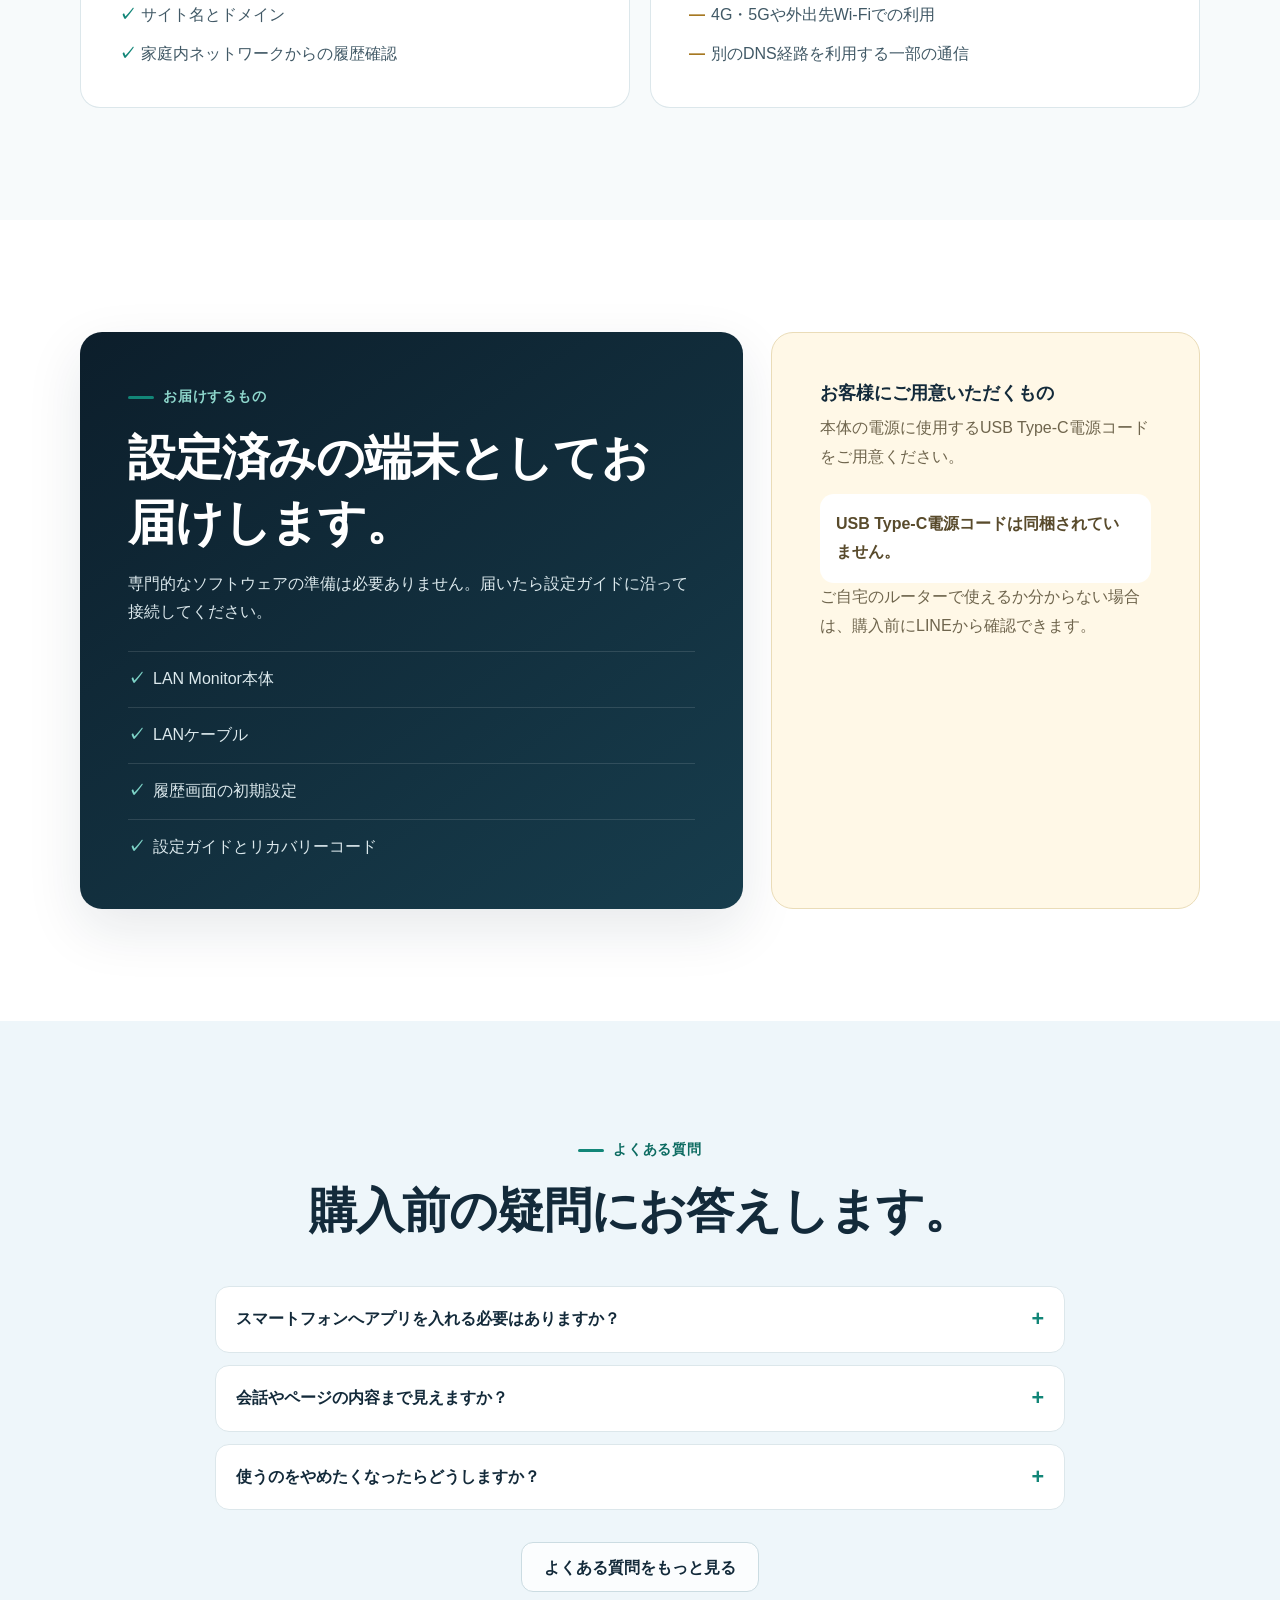
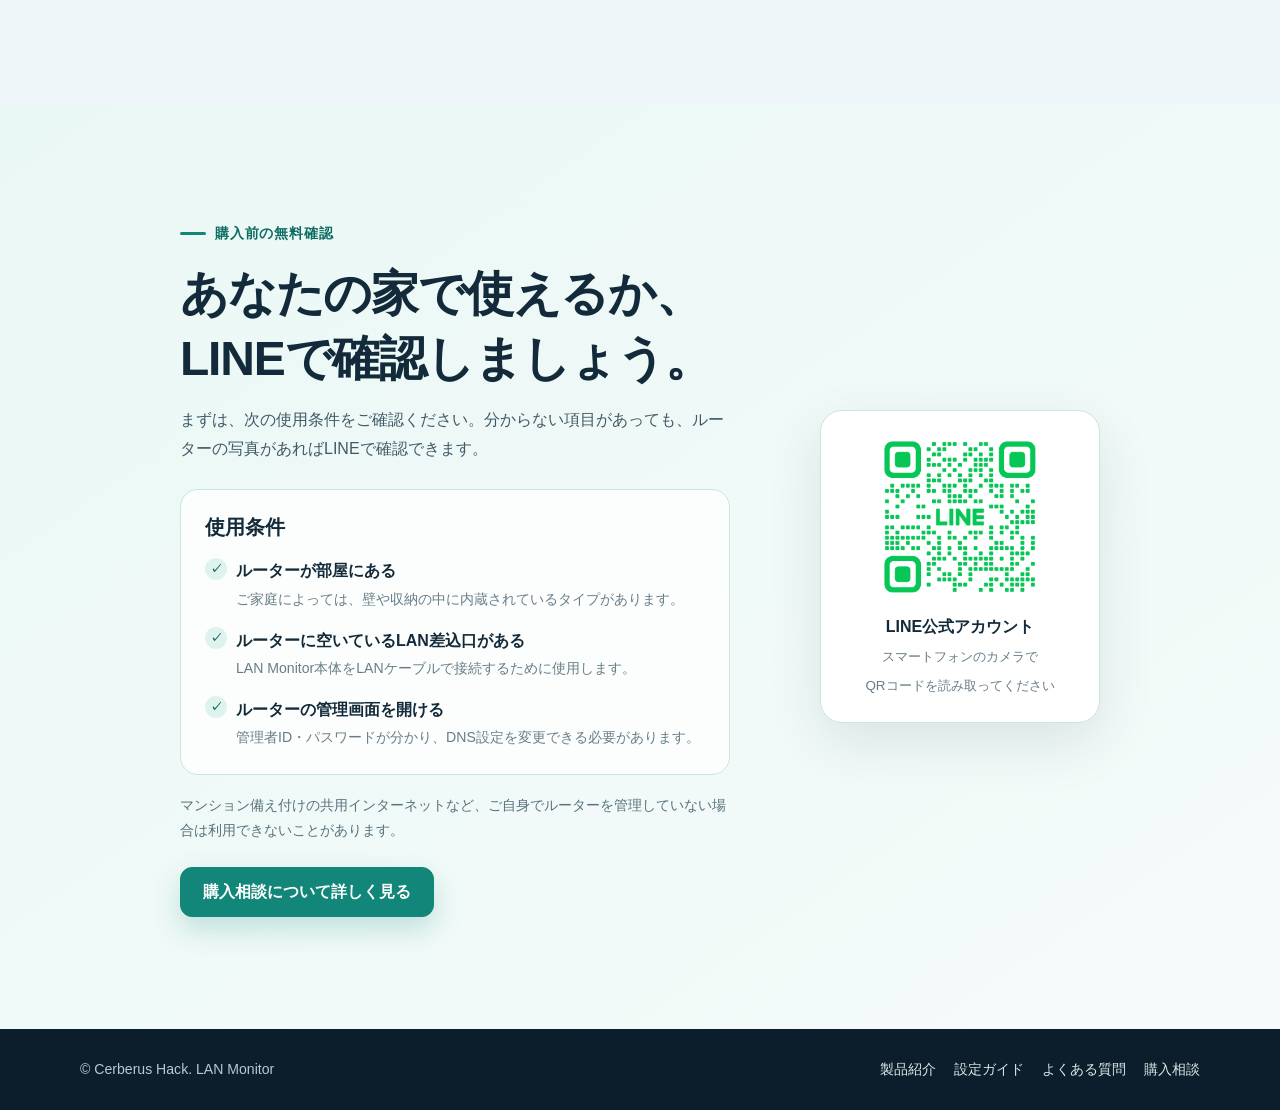
==== commit 385ad472: "update" ====
--- a/index.html
+++ b/index.html
@@ -107,10 +107,7 @@
 
     <section class="section white" id="screen" aria-labelledby="screen-title">
       <div class="container screen-grid">
-        <div class="screen-shot">
-          <img src="assets/lanmonitor-admin-panel.png" alt="時刻、端末、サイト名、ドメインが並ぶLAN Monitorの履歴画面" width="1240" height="950">
-        </div>
-        <div>
+        <div class="screen-copy">
           <p class="eyebrow">シンプルな履歴画面</p>
           <h2 id="screen-title">知りたいことを、ひと目で。</h2>
           <p>ブラウザでLAN Monitorを開くだけ。家族で確認しやすいよう、表示項目を4つに絞っています。</p>
@@ -120,6 +117,9 @@
             <li>アクセス先のサイト名</li>
             <li>Webサイトのドメイン</li>
           </ul>
+        </div>
+        <div class="screen-shot">
+          <img src="assets/lanmonitor-admin-panel.png" alt="時刻、端末、サイト名、ドメインが並ぶLAN Monitorの履歴画面" width="1264" height="820">
         </div>
       </div>
     </section>
--- a/assets/lanmonitor-product.css
+++ b/assets/lanmonitor-product.css
@@ -359,9 +359,9 @@
 
 .screen-grid {
   display: grid;
-  grid-template-columns: minmax(0, 1.15fr) minmax(300px, .72fr);
-  gap: clamp(35px, 6vw, 70px);
-  align-items: center;
+  grid-template-columns: minmax(0, 1fr);
+  gap: clamp(32px, 5vw, 56px);
+  align-items: start;
 }
 
 .screen-shot {
@@ -374,6 +374,13 @@
 
 .screen-shot img {
   width: 100%;
+  height: auto;
+  object-fit: contain;
+}
+
+.screen-copy {
+  width: min(100%, 760px);
+  margin-inline: auto;
 }
 
 .check-list {
@@ -691,7 +698,8 @@
 }
 
 .line-card img {
-  width: 190px;
+  width: min(100%, 168px);
+  height: auto;
   margin: 0 auto 12px;
 }
 
@@ -790,4 +798,16 @@
     margin-inline: auto;
   }
 
-}
+  .line-card img {
+    width: 150px;
+  }
+
+  .screen-grid {
+    gap: 32px;
+  }
+
+  .screen-shot {
+    border-radius: 14px;
+  }
+
+}
--- a/assets/lanmonitor-header.css
+++ b/assets/lanmonitor-header.css
@@ -80,25 +80,57 @@
 }
 
 @media (max-width: 900px) {
+  html {
+    scroll-padding-top: 126px;
+  }
+
+  .site-header .nav {
+    flex-wrap: wrap;
+    gap: 7px;
+    padding: 8px 0 9px;
+  }
+
+  .site-header .nav-links {
+    order: 2;
+    width: 100%;
+    margin-left: 0;
+    display: grid;
+    grid-template-columns: repeat(4, minmax(0, 1fr));
+    gap: 4px;
+  }
+
+  .site-header .nav-links > a {
+    display: flex;
+    min-height: 36px;
+    align-items: center;
+    justify-content: center;
+    padding: 5px 2px;
+    border-radius: 7px;
+    font-size: .78rem;
+    line-height: 1.2;
+    text-align: center;
+    white-space: nowrap;
+  }
+
   .site-header .nav-links > a:not(.button) {
-    display: none;
+    background: rgba(255, 255, 255, .07);
+  }
+
+  .site-header .nav-links .button {
+    min-height: 36px;
+    padding: 5px 2px;
+    font-size: .78rem;
   }
 }
 
 @media (max-width: 560px) {
   .site-header .nav {
     width: min(100% - 24px, 1120px);
-    min-height: 62px;
+    min-height: 0;
   }
 
   .site-header .brand img {
-    width: 38px;
-    height: 38px;
-  }
-
-  .site-header .nav-links .button {
-    min-height: 40px;
-    padding: 9px 12px;
-    font-size: .86rem;
+    width: 36px;
+    height: 36px;
   }
 }
